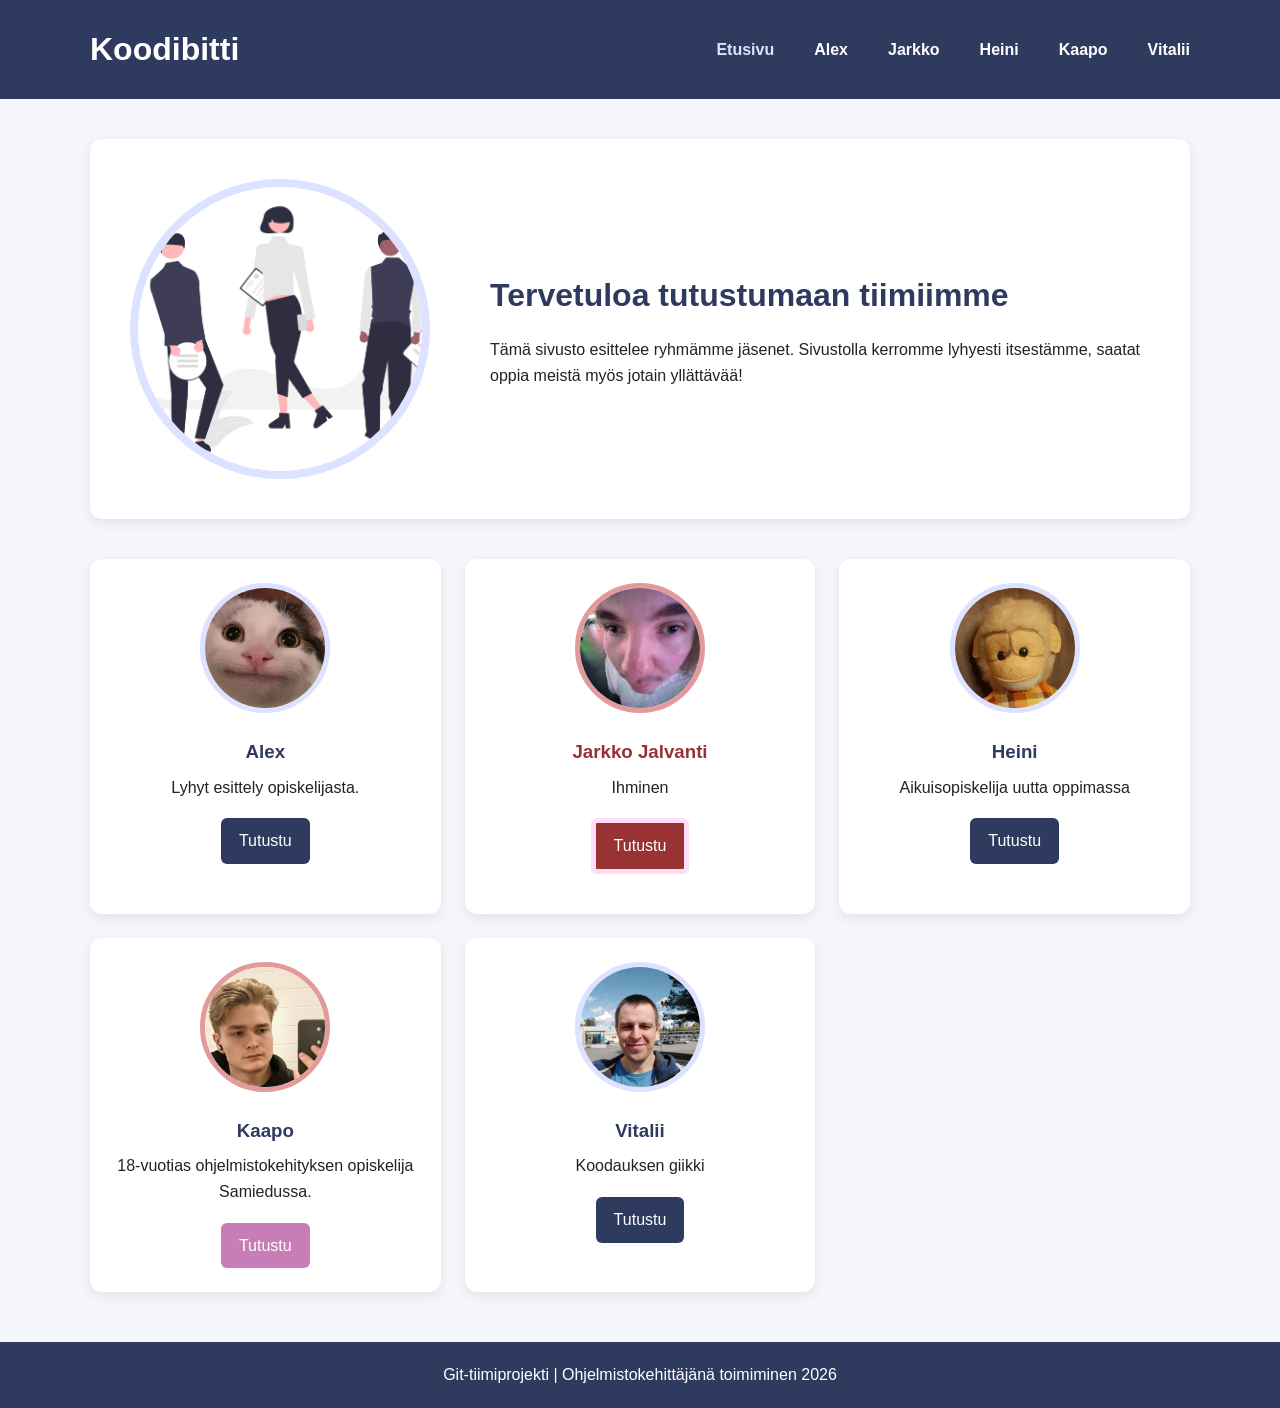
==== index.html @ e6b03d40 "Muutoksset naviaatioon" ====
<!DOCTYPE html>
<html lang="fi">
<head>
    <meta charset="UTF-8">
    <meta name="viewport" content="width=device-width, initial-scale=1.0">
    <title>Meidän tiimi</title>
    <!-- Ulkoinen tyylitiedosto liitetään tähän sivuun -->
    <link rel="stylesheet" href="css/style.css">
</head>
<body>

    <!-- Sivun ylätunniste sisältää tiimin nimen ja navigoinnin -->
    <header class="site-header">
        <div class="header-content">
            <h1>Koodibitti</h1>
            <nav>
                <a href="index.html">Etusivu</a>
                <a href="pages/Alex_Profiili.html">Alex</a>
                <a href="pages/Jarkko.html">Jarkko</a>
                <a href="pages/Heini-profiili.html">Heini</a>
                <a href="pages/opiskelija_kaapo.html">Kaapo</a>
                <a href="pages/profile_vitalii.html">Vitalii</a>
            </nav>
        </div>
    </header>

    <!-- Pääsisältö: esittely ja tiimin jäsenet -->
    <main>
        <section class="hero">
            <img class="team-photo" src="images/tiimi.png" alt="Tiimin yhteiskuva">
            <div class="hero-text">
                <h2>Tervetuloa tutustumaan tiimiimme</h2>
                <p>
                    Tämä sivusto esittelee ryhmämme jäsenet. Sivustolla kerromme
                    lyhyesti itsestämme, saatat oppia meistä myös jotain yllättävää!
                </p>
            </div>
        </section>

        <section class="members">
            <article class="member-card">
                <img class="profile-photo-small" src="images/kissa.png" alt="Opiskelija 1">
                <h3>Alex</h3>
                <p>Lyhyt esittely opiskelijasta.</p>
                <a class="button" href="pages/Alex_Profiili.html">Tutustu</a>
            </article>

            <article class="member-card">
                <img class="profile-photo-small-Jarkko" src="images/Jarkko.jpg" alt="Jarkko">
                <h3 id="Jarkko1">Jarkko Jalvanti</h3>
                <p>Ihminen</p>
                <a class="button" id="Jarkko2" href="pages/Jarkko.html">Tutustu</a>
            </article>

            <article class="member-card">
               <img class="profile-photo-small" src="images/naama.jpg" alt="Heini">
                <h3>Heini</h3>
                <p>Aikuisopiskelija uutta oppimassa</p>
                <a class="button" href="pages/Heini-profiili.html">Tutustu</a>
          </article>

            <article class="member-card">
                <img class="profile-photo-small-kaapo" src="images/kaapo_kuva.png" alt="Kaapo">
                <h3>Kaapo</h3>
                <p>18-vuotias ohjelmistokehityksen opiskelija Samiedussa.</p>
                <a class="button-kaapo" href="pages/opiskelija_kaapo.html">Tutustu</a>
            </article>
            
            <article class="member-card">
                <img class="profile-photo-small" src="images/profiilikuva-vitalii.jpg" alt="Vitalii">
                <h3>Vitalii</h3>
                <p>Koodauksen giikki</p>
                <a class="button" href="pages/profile_vitalii.html">Tutustu</a>
            </article>
          
        </section>
    </main>

    <!-- Alatunnisteessa on sivuston nimi ja lisätieto -->
    <footer class="site-footer">
        <p>Git-tiimiprojekti | Ohjelmistokehittäjänä toimiminen 2026</p>
    </footer>

    <!-- Sivun JavaScript-tiedosto ladataan tähän -->
    <script src="js/script.js"></script>
</body>
</html>
---- css/style.css ----
/* Perusasetukset: poistetaan oletusmarginaalit ja -täytteet */
* {
    margin: 0;
    padding: 0;
    box-sizing: border-box;
}

/* Body-elementin yleiset tyylit */
body {
    font-family: Arial, sans-serif;
    background-color: #f4f6fb;
    color: #222;
    line-height: 1.6;
}

/* Ylätunnisteen tyyli */
.site-header {
    background-color: #2f3a5f;
    color: white;
    padding: 24px 0;
    width: 100%;
}

/* Skrollatessa ylätunniste saa kiinteän position  */
.site-header-scrolled {
    position: fixed;
    top: 0;
    left: 0;
    z-index: 1000;
}
/* Ylätunnisteen sisältö keskitetään ja asetellaan riville */
.header-content {
    width: 90%;
    max-width: 1100px;
    margin: 0 auto;
    display: flex;
    justify-content: space-between;
    align-items: center;
    gap: 20px;
}

.site-header h1 {
    font-size: 2rem;
}

nav {
    position:sticky;
    display: flex;
   flex-wrap: wrap;
    gap: 40px;
   
}

nav a {
    color: white;
    text-decoration: none;
    font-weight: bold;

}

nav a:first-of-type {
  color: #dce2ff;
}

nav a:hover {
    text-decoration: underline;
}


/* Pääsisällön leveys ja keskitys */
main {
    width: 90%;
    max-width: 1100px;
    margin: 40px auto;
}

/* Esittelylohkon kortin tyyli */
.hero {
    display: grid;
    grid-template-columns: 320px 1fr;
    gap: 40px;
    align-items: center;
    background-color: white;
    padding: 40px;
    border-radius: 12px;
    box-shadow: 0 4px 12px rgba(0, 0, 0, 0.08);
    margin-bottom: 40px;
}

.team-photo {
    width: 300px;
    height: 300px;
    object-fit: cover;
    border-radius: 50%;
    border: 8px solid #dce2ff;
}

.hero-text h2 {
    font-size: 2rem;
    margin-bottom: 16px;
    color: #2f3a5f;
}

#H {
    font-family: "Sofia", sans-serif;
}

.members {
    display: grid;
    grid-template-columns: repeat(3, 1fr);
    gap: 24px;
}

.member-card {
    background-color: white;
    padding: 24px;
    border-radius: 12px;
    text-align: center;
    box-shadow: 0 4px 12px rgba(0, 0, 0, 0.08);
}

.profile-photo-small {
    width: 130px;
    height: 130px;
    object-fit: cover;
    border-radius: 50%;
    border: 5px solid #dce2ff;
    margin-bottom: 16px;
}

.member-card h3 {
    color: #2f3a5f;
    margin-bottom: 8px;
}

.member-card p {
    margin-bottom: 18px;
}

.button {
    display: inline-block;
    background-color: #2f3a5f;
    color: white;
    text-decoration: none;
    padding: 10px 18px;
    border-radius: 6px;
}

.button:hover {
    background-color: #1f2744;
}

.profile {
    display: grid;
    grid-template-columns: 260px 1fr;
    gap: 40px;
    align-items: start;
    background-color: white;
    padding: 40px;
    border-radius: 12px;
    box-shadow: 0 4px 12px rgba(0, 0, 0, 0.08);
}

.profile-photo-large {
    width: 220px;
    height: 220px;
    object-fit: cover;
    border-radius: 50%;
    border: 6px solid #dce2ff;
}

.profile-info h2 {
    font-size: 2rem;
    margin-bottom: 8px;
    color: #2f3a5f;
}

.profile-info h3 {
    margin-top: 24px;
    margin-bottom: 8px;
    color: #2f3a5f;
}

.profile-list {
  margin: 0;
  list-style: none;
}

.lead {
    font-size: 1.1rem;
    margin-bottom: 16px;
}

ul {
    margin-left: 22px;
}

.site-footer {
    background-color: #2f3a5f;
    color: white;
    text-align: center;
    padding: 20px;
    margin-top: 50px;
}

@media (max-width: 800px) {

    /* Responsiiviset asettelut pienemmille näytöille */
    .header-content,
    .hero,
    .profile {
        display: block;
        text-align: center;
    }

    nav {
        justify-content: center;
        margin-top: 16px;
    }

    .team-photo,
    .profile-photo-large {
        margin-bottom: 24px;
    }

    .members {
        grid-template-columns: 1fr;
    }
}


/* Jarkko edits */

.site-header-Jarkko {
    background-color: rgb(89, 38, 38);
    padding: 24px 0;
    color: white;
}
/* Kaapon lisäämät*/

.site-footer-kaapo {
    background-color: #c77eb6;
    color: white;
    text-align: center;
    padding: 20px;
    margin-top: 50px;
}

.site-header-kaapo {
    background-color: #c77eb6;
    color: white;
    padding: 24px 0;
}

.profile-photo-large-Jarkko {
    width: 220px;
    height: 220px;
    
    border-radius: 50%;
    border: 6px solid rgb(227, 154, 154);
}

.profile-photo-large-kaapo {
    width: 220px;
    height: 220px;
    object-fit: cover;
    border-radius: 50%;
    border: 6px solid rgb(227, 154, 154);
}

.profile-info-Jarkko h2 {
    font-size: 2rem;
    margin-bottom: 8px;
    color: rgb(153, 51, 51);
}

.profile-info-Jarkko h3 {
    margin-top: 24px;
    margin-bottom: 8px;
    color: rgb(153, 51, 51);
}

.site-footer-Jarkko {
    background-color: rgb(89, 38, 38);
    color: white;
    text-align: center;
    padding: 20px;
    margin-top: 50px;
}

.profile-photo-small-Jarkko {
    width: 130px;
    height: 130px;
    object-fit: cover;
    border-radius: 50%;
    border: 5px solid rgb(227, 154, 154);
    margin-bottom: 16px;
}

.profile-photo-small-kaapo {
    width: 130px;
    height: 130px;
    object-fit: cover;
    border-radius: 50%;
    border: 5px solid rgb(227, 154, 154);
    margin-bottom: 16px;
}

#Jarkko1 {
    color: rgb(153, 51, 51);
}
#Jarkko2 {
    background-color: rgb(153, 51, 51);
    border: 5px solid #ffdcf7;
    margin-bottom: 16px;
}

.button-kaapo {
    display: inline-block;
    background-color: #c77eb6;
    color: white;
    text-decoration: none;
    padding: 10px 18px;
    border-radius: 6px;
}

.button-kaapo:hover {
    background-color: #b46fa4;
}
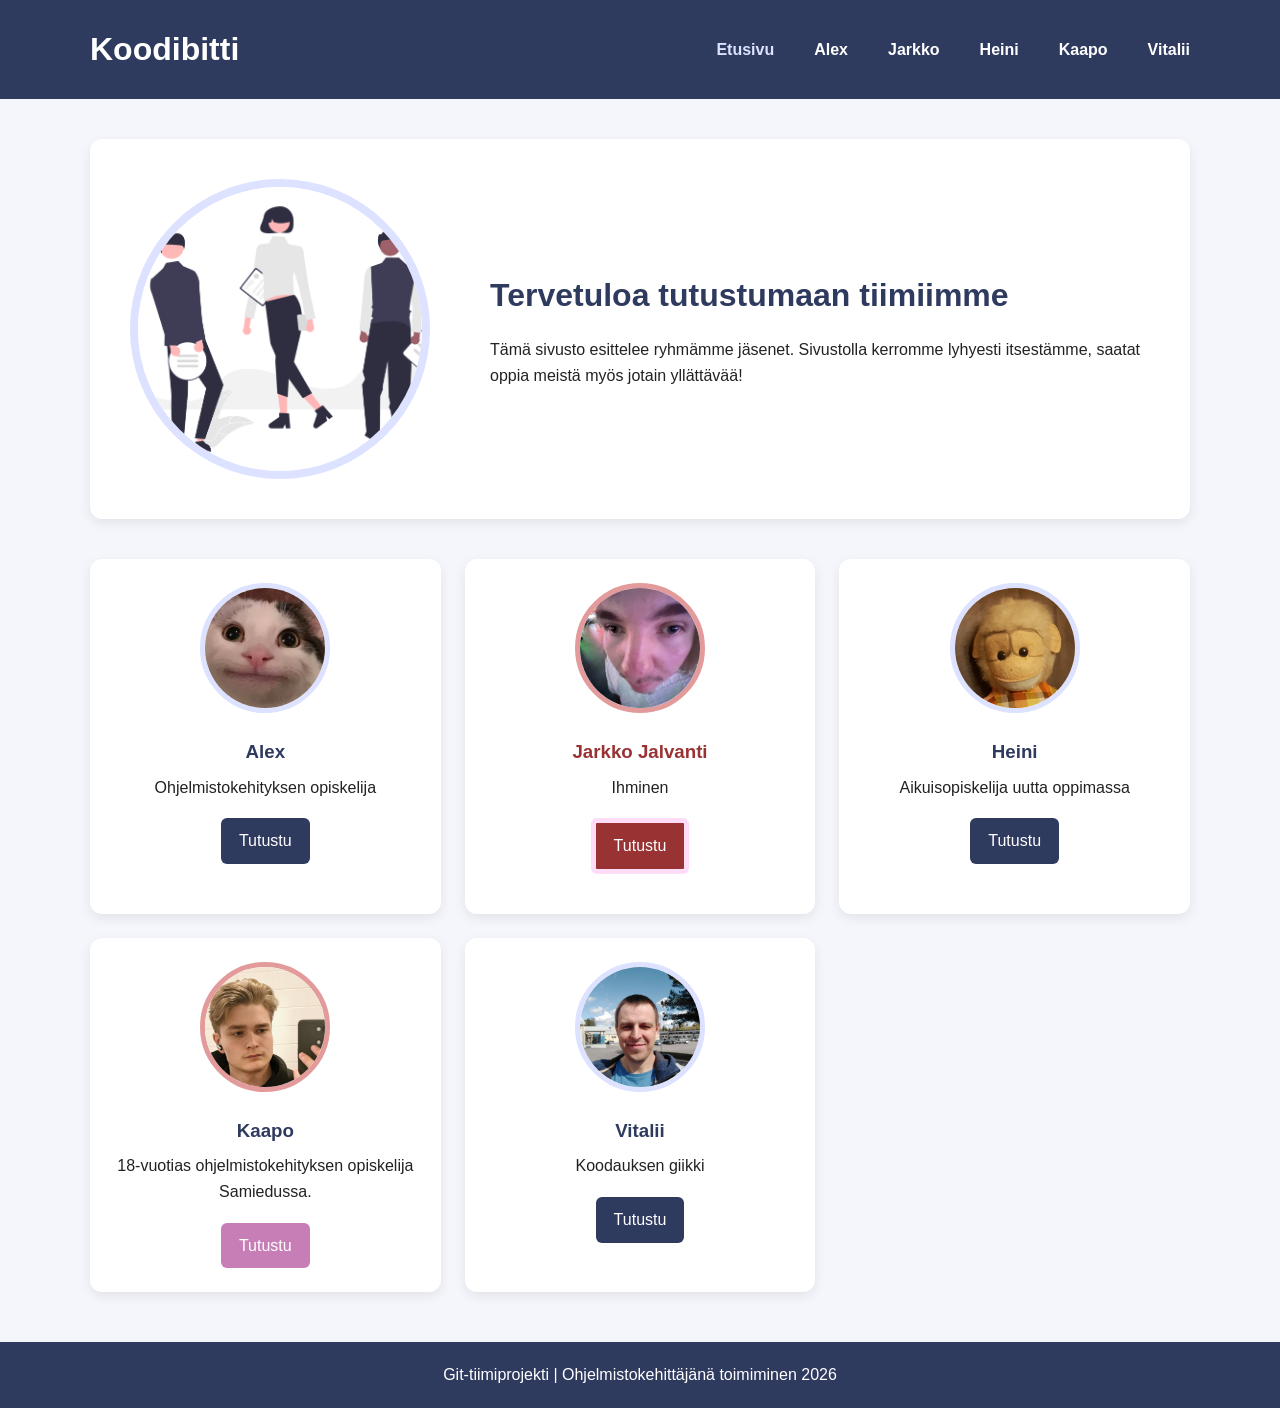
==== commit eaaa37e1: "Päivitetty Alexin-lyhyt esittely" ====
--- a/index.html
+++ b/index.html
@@ -41,7 +41,7 @@
             <article class="member-card">
                 <img class="profile-photo-small" src="images/kissa.png" alt="Opiskelija 1">
                 <h3>Alex</h3>
-                <p>Lyhyt esittely opiskelijasta.</p>
+                <p>Ohjelmistokehityksen opiskelija</p>
                 <a class="button" href="pages/Alex_Profiili.html">Tutustu</a>
             </article>
 
@@ -84,4 +84,4 @@
     <!-- Sivun JavaScript-tiedosto ladataan tähän -->
     <script src="js/script.js"></script>
 </body>
-</html>+</html>
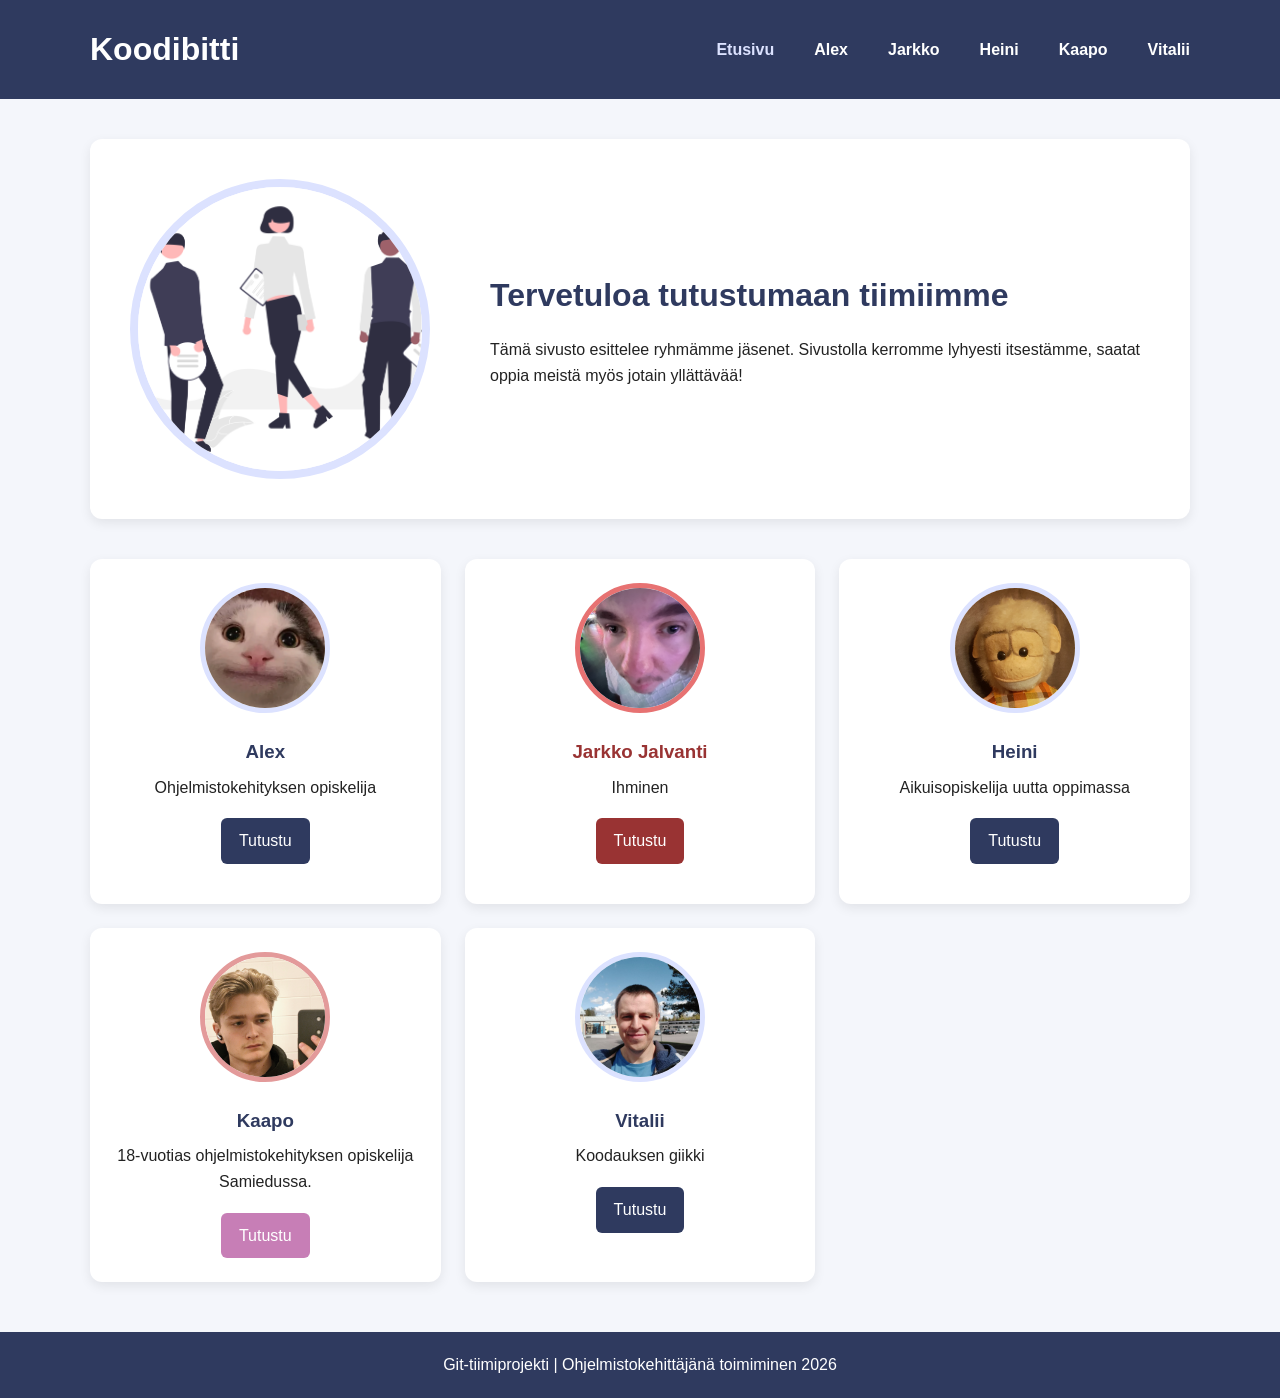
==== commit 422a2542: "Luotu alustavat animaatiot etusivulle" ====
--- a/index.html
+++ b/index.html
@@ -1,5 +1,6 @@
 <!DOCTYPE html>
 <html lang="fi">
+
 <head>
     <meta charset="UTF-8">
     <meta name="viewport" content="width=device-width, initial-scale=1.0">
@@ -7,6 +8,7 @@
     <!-- Ulkoinen tyylitiedosto liitetään tähän sivuun -->
     <link rel="stylesheet" href="css/style.css">
 </head>
+
 <body>
 
     <!-- Sivun ylätunniste sisältää tiimin nimen ja navigoinnin -->
@@ -27,9 +29,11 @@
     <!-- Pääsisältö: esittely ja tiimin jäsenet -->
     <main>
         <section class="hero">
-            <img class="team-photo" src="images/tiimi.png" alt="Tiimin yhteiskuva">
-            <div class="hero-text">
+            <img class="team-photo animate-image" src="images/tiimi.png" alt="Tiimin yhteiskuva">
+
+            <div class="hero-text animate-text">
                 <h2>Tervetuloa tutustumaan tiimiimme</h2>
+
                 <p>
                     Tämä sivusto esittelee ryhmämme jäsenet. Sivustolla kerromme
                     lyhyesti itsestämme, saatat oppia meistä myös jotain yllättävää!
@@ -38,41 +42,56 @@
         </section>
 
         <section class="members">
+
             <article class="member-card">
-                <img class="profile-photo-small" src="images/kissa.png" alt="Opiskelija 1">
-                <h3>Alex</h3>
-                <p>Ohjelmistokehityksen opiskelija</p>
-                <a class="button" href="pages/Alex_Profiili.html">Tutustu</a>
+                <img class="profile-photo-small animate-image animate-image" src="images/kissa.png" alt="Opiskelija 1">
+                <div class="animate-text">
+                    <h3>Alex</h3>
+                    <p>Ohjelmistokehityksen opiskelija</p>
+                    <a class="button" href="pages/Alex_Profiili.html">Tutustu</a>
+                </div>
             </article>
 
             <article class="member-card">
-                <img class="profile-photo-small-Jarkko" src="images/Jarkko.jpg" alt="Jarkko">
-                <h3 id="Jarkko1">Jarkko Jalvanti</h3>
-                <p>Ihminen</p>
-                <a class="button" id="Jarkko2" href="pages/Jarkko.html">Tutustu</a>
+
+                <img class="profile-photo-small-Jarkko animate-image" src="images/Jarkko.jpg" alt="Jarkko">
+                <div class="animate-text">
+                    <h3 id="Jarkko1">Jarkko Jalvanti</h3>
+                    <p>Ihminen</p>
+                    <a class="button" id="Jarkko2" href="pages/Jarkko.html">Tutustu</a>
+                </div>
             </article>
 
             <article class="member-card">
-               <img class="profile-photo-small" src="images/naama.jpg" alt="Heini">
-                <h3>Heini</h3>
-                <p>Aikuisopiskelija uutta oppimassa</p>
-                <a class="button" href="pages/Heini-profiili.html">Tutustu</a>
-          </article>
+
+                <img class="profile-photo-small animate-image" src="images/naama.jpg" alt="Heini">
+                <div class="animate-text">
+                    <h3>Heini</h3>
+                    <p>Aikuisopiskelija uutta oppimassa</p>
+                    <a class="button" href="pages/Heini-profiili.html">Tutustu</a>
+                </div>
+            </article>
 
             <article class="member-card">
-                <img class="profile-photo-small-kaapo" src="images/kaapo_kuva.png" alt="Kaapo">
-                <h3>Kaapo</h3>
-                <p>18-vuotias ohjelmistokehityksen opiskelija Samiedussa.</p>
-                <a class="button-kaapo" href="pages/opiskelija_kaapo.html">Tutustu</a>
+
+                <img class="profile-photo-small-kaapo animate-image" src="images/kaapo_kuva.png" alt="Kaapo">
+                <div class="animate-text">
+                    <h3>Kaapo</h3>
+                    <p>18-vuotias ohjelmistokehityksen opiskelija Samiedussa.</p>
+                    <a class="button-kaapo" href="pages/opiskelija_kaapo.html">Tutustu</a>
+                </div>
             </article>
-            
+
             <article class="member-card">
-                <img class="profile-photo-small" src="images/profiilikuva-vitalii.jpg" alt="Vitalii">
-                <h3>Vitalii</h3>
-                <p>Koodauksen giikki</p>
-                <a class="button" href="pages/profile_vitalii.html">Tutustu</a>
+
+                <img class="profile-photo-small animate-image" src="images/profiilikuva-vitalii.jpg" alt="Vitalii">
+                <div class="animate-text">
+                    <h3>Vitalii</h3>
+                    <p>Koodauksen giikki</p>
+                    <a class="button" href="pages/profile_vitalii.html">Tutustu</a>
+                </div>
             </article>
-          
+
         </section>
     </main>
 
@@ -84,4 +103,5 @@
     <!-- Sivun JavaScript-tiedosto ladataan tähän -->
     <script src="js/script.js"></script>
 </body>
-</html>
+
+</html>
--- a/css/style.css
+++ b/css/style.css
@@ -28,6 +28,7 @@
     left: 0;
     z-index: 1000;
 }
+
 /* Ylätunnisteen sisältö keskitetään ja asetellaan riville */
 .header-content {
     width: 90%;
@@ -44,11 +45,11 @@
 }
 
 nav {
-    position:sticky;
+    position: sticky;
     display: flex;
-   flex-wrap: wrap;
+    flex-wrap: wrap;
     gap: 40px;
-   
+
 }
 
 nav a {
@@ -59,7 +60,7 @@
 }
 
 nav a:first-of-type {
-  color: #dce2ff;
+    color: #dce2ff;
 }
 
 nav a:hover {
@@ -182,8 +183,8 @@
 }
 
 .profile-list {
-  margin: 0;
-  list-style: none;
+    margin: 0;
+    list-style: none;
 }
 
 .lead {
@@ -236,36 +237,12 @@
     padding: 24px 0;
     color: white;
 }
-/* Kaapon lisäämät*/
-
-.site-footer-kaapo {
-    background-color: #c77eb6;
-    color: white;
-    text-align: center;
-    padding: 20px;
-    margin-top: 50px;
-}
-
-.site-header-kaapo {
-    background-color: #c77eb6;
-    color: white;
-    padding: 24px 0;
-}
 
 .profile-photo-large-Jarkko {
     width: 220px;
     height: 220px;
-    
-    border-radius: 50%;
-    border: 6px solid rgb(227, 154, 154);
-}
-
-.profile-photo-large-kaapo {
-    width: 220px;
-    height: 220px;
-    object-fit: cover;
-    border-radius: 50%;
-    border: 6px solid rgb(227, 154, 154);
+    border-radius: 50%;
+    border: 6px solid rgb(243, 136, 136);
 }
 
 .profile-info-Jarkko h2 {
@@ -293,8 +270,42 @@
     height: 130px;
     object-fit: cover;
     border-radius: 50%;
-    border: 5px solid rgb(227, 154, 154);
-    margin-bottom: 16px;
+    border: 5px solid rgb(231, 114, 114);
+    margin-bottom: 16px;
+}
+
+#Jarkko1 {
+    color: rgb(153, 51, 51);
+}
+
+#Jarkko2 {
+    background-color: rgb(153, 51, 51);
+    margin-bottom: 16px;
+}
+
+
+/* Kaapon lisäämät*/
+
+.site-footer-kaapo {
+    background-color: #c77eb6;
+    color: white;
+    text-align: center;
+    padding: 20px;
+    margin-top: 50px;
+}
+
+.site-header-kaapo {
+    background-color: #c77eb6;
+    color: white;
+    padding: 24px 0;
+}
+
+.profile-photo-large-kaapo {
+    width: 220px;
+    height: 220px;
+    object-fit: cover;
+    border-radius: 50%;
+    border: 6px solid rgb(227, 154, 154);
 }
 
 .profile-photo-small-kaapo {
@@ -306,15 +317,6 @@
     margin-bottom: 16px;
 }
 
-#Jarkko1 {
-    color: rgb(153, 51, 51);
-}
-#Jarkko2 {
-    background-color: rgb(153, 51, 51);
-    border: 5px solid #ffdcf7;
-    margin-bottom: 16px;
-}
-
 .button-kaapo {
     display: inline-block;
     background-color: #c77eb6;
@@ -326,4 +328,84 @@
 
 .button-kaapo:hover {
     background-color: #b46fa4;
+}
+
+
+
+/* =========================================
+   ANIMATIONS
+========================================= */
+
+/* Starting hidden state */
+.animate-text,
+.animate-image,
+.animate-card {
+    opacity: 0;
+    transform: translateY(40px);
+}
+
+/* When visible */
+.show-animation {
+    opacity: 1;
+    transform: translateY(0);
+}
+
+/* Text animation */
+.animate-text.show-animation {
+    transition:
+        opacity 0.9s ease,
+        transform 0.9s ease;
+}
+
+/* Image animation */
+.animate-image {
+    transform: scale(0.85);
+}
+
+.animate-image.show-animation {
+    opacity: 1;
+    transform: scale(1);
+    transition:
+        opacity 1s ease,
+        transform 1s ease;
+}
+
+/* Member cards */
+.animate-card.show-animation {
+    transition:
+        opacity 0.7s ease,
+        transform 0.7s ease;
+}
+
+/* Stagger effect */
+.animate-card:nth-child(1) {
+    transition-delay: 0.1s;
+}
+
+.animate-card:nth-child(2) {
+    transition-delay: 0.3s;
+}
+
+.animate-card:nth-child(3) {
+    transition-delay: 0.5s;
+}
+
+.animate-card:nth-child(4) {
+    transition-delay: 0.7s;
+}
+
+.animate-card:nth-child(5) {
+    transition-delay: 0.9s;
+}
+
+/* Hover effect */
+.member-card {
+    transition:
+        transform 0.3s ease,
+        box-shadow 0.3s ease;
+}
+
+.member-card:hover {
+    transform: translateY(-8px);
+    box-shadow: 0 10px 25px rgba(0, 0, 0, 0.15);
 }
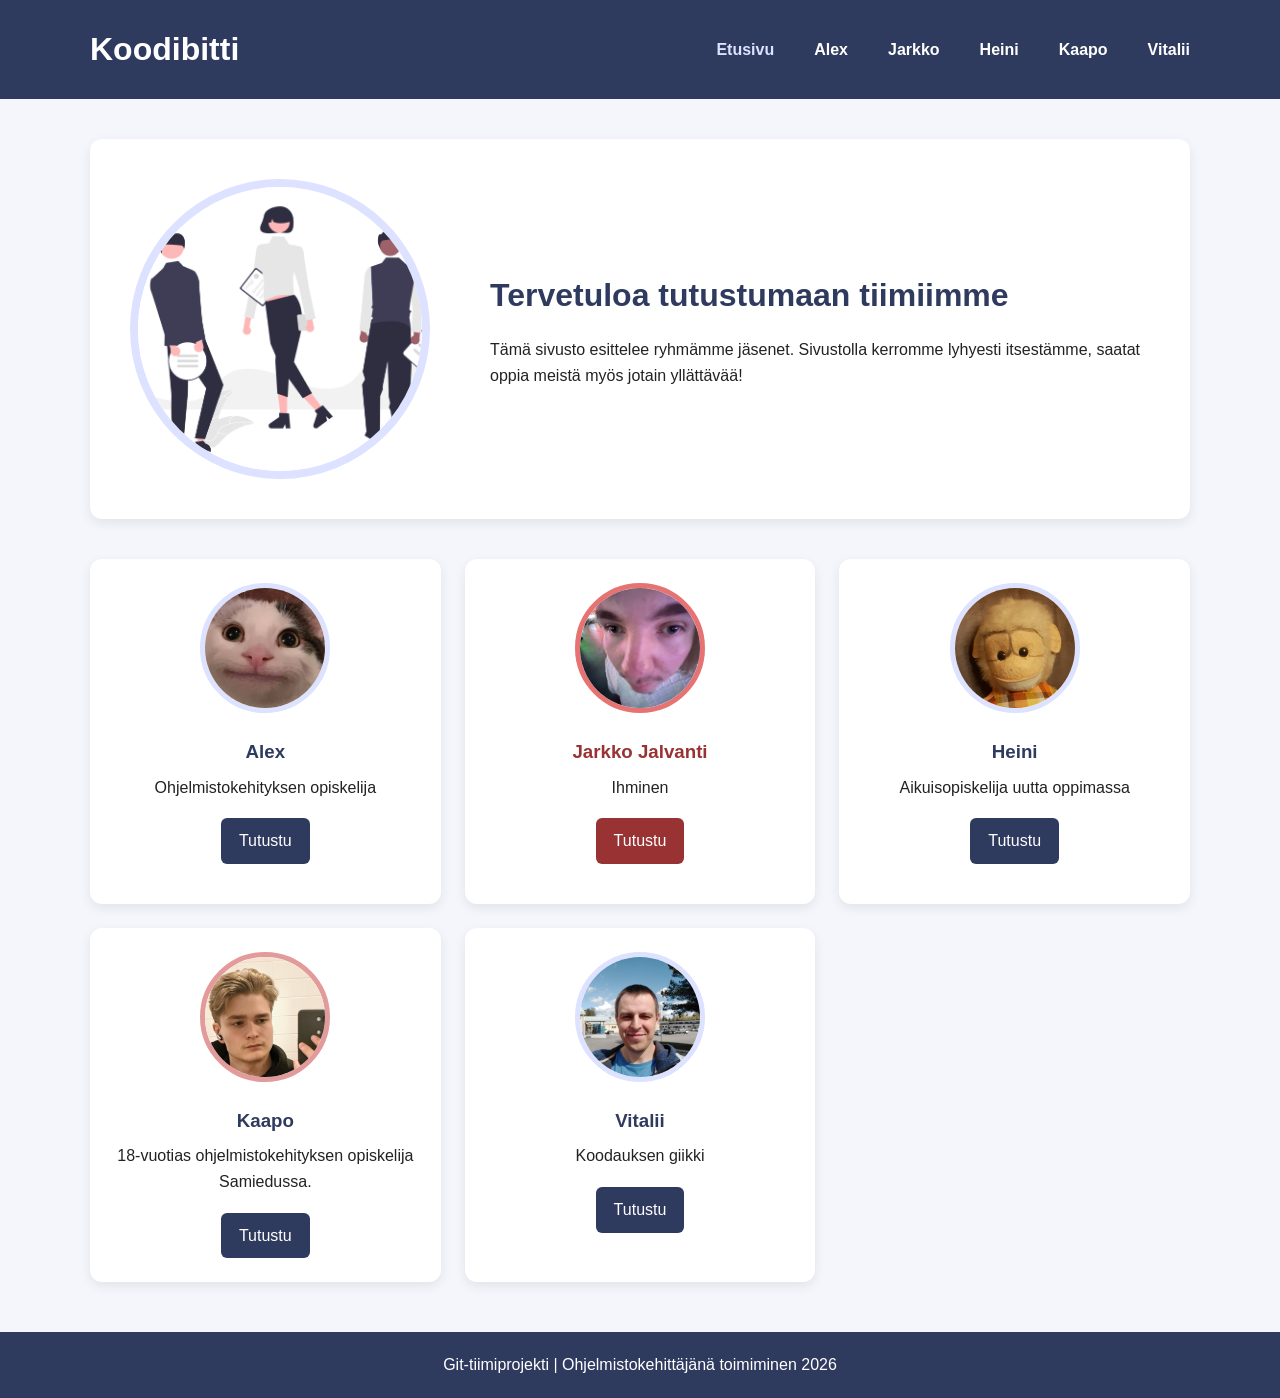
==== commit 834395ef: "Korjattu navigaatiobar ja vähennetty lempivärin näkyvyyttä sivustolla OIKEASTI" ====
--- a/index.html
+++ b/index.html
@@ -78,7 +78,7 @@
                 <div class="animate-text">
                     <h3>Kaapo</h3>
                     <p>18-vuotias ohjelmistokehityksen opiskelija Samiedussa.</p>
-                    <a class="button-kaapo" href="pages/opiskelija_kaapo.html">Tutustu</a>
+                    <a class="button" href="pages/opiskelija_kaapo.html">Tutustu</a>
                 </div>
             </article>
 
--- a/css/style.css
+++ b/css/style.css
@@ -286,20 +286,6 @@
 
 /* Kaapon lisäämät*/
 
-.site-footer-kaapo {
-    background-color: #c77eb6;
-    color: white;
-    text-align: center;
-    padding: 20px;
-    margin-top: 50px;
-}
-
-.site-header-kaapo {
-    background-color: #c77eb6;
-    color: white;
-    padding: 24px 0;
-}
-
 .profile-photo-large-kaapo {
     width: 220px;
     height: 220px;
@@ -316,21 +302,6 @@
     border: 5px solid rgb(227, 154, 154);
     margin-bottom: 16px;
 }
-
-.button-kaapo {
-    display: inline-block;
-    background-color: #c77eb6;
-    color: white;
-    text-decoration: none;
-    padding: 10px 18px;
-    border-radius: 6px;
-}
-
-.button-kaapo:hover {
-    background-color: #b46fa4;
-}
-
-
 
 /* =========================================
    ANIMATIONS
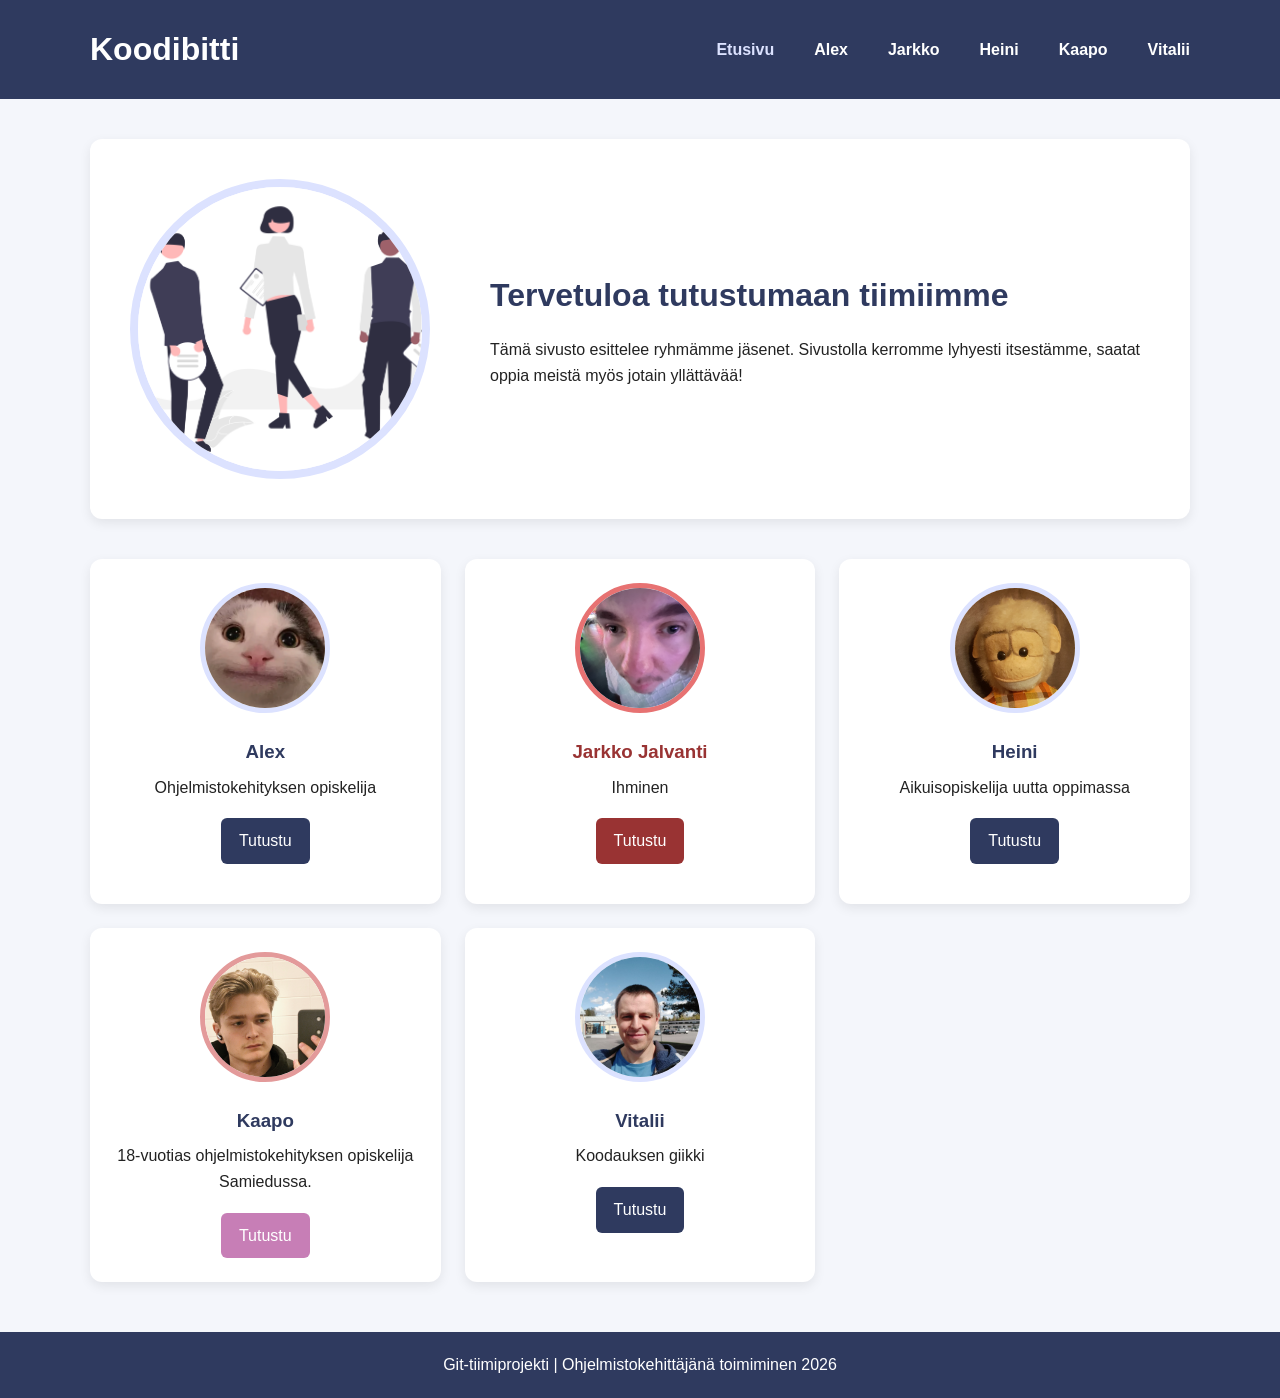
==== commit a4bda01e: "Lisätty style.css tiedostoon mukaukksia Hampurilais valikkoa varten. Lisätty script.js toiminto hamp" ====
--- a/index.html
+++ b/index.html
@@ -1,39 +1,42 @@
 <!DOCTYPE html>
 <html lang="fi">
-
 <head>
     <meta charset="UTF-8">
     <meta name="viewport" content="width=device-width, initial-scale=1.0">
     <title>Meidän tiimi</title>
     <!-- Ulkoinen tyylitiedosto liitetään tähän sivuun -->
     <link rel="stylesheet" href="css/style.css">
+    <link rel="stylesheet" href="https://cdnjs.cloudflare.com/ajax/libs/font-awesome/4.7.0/css/font-awesome.min.css">
 </head>
-
 <body>
 
     <!-- Sivun ylätunniste sisältää tiimin nimen ja navigoinnin -->
     <header class="site-header">
         <div class="header-content">
             <h1>Koodibitti</h1>
-            <nav>
+
+        <a href="javascript:void(0);" class="icon" onclick="HamburberMenu()">
+            <i id="HamIcon" class="fa fa-bars"></i>
+        </a>
+
+            <div id="myLinks">
                 <a href="index.html">Etusivu</a>
                 <a href="pages/Alex_Profiili.html">Alex</a>
                 <a href="pages/Jarkko.html">Jarkko</a>
                 <a href="pages/Heini-profiili.html">Heini</a>
                 <a href="pages/opiskelija_kaapo.html">Kaapo</a>
                 <a href="pages/profile_vitalii.html">Vitalii</a>
-            </nav>
+            </div>
+
         </div>
     </header>
 
     <!-- Pääsisältö: esittely ja tiimin jäsenet -->
     <main>
         <section class="hero">
-            <img class="team-photo animate-image" src="images/tiimi.png" alt="Tiimin yhteiskuva">
-
-            <div class="hero-text animate-text">
+            <img class="team-photo" src="images/tiimi.png" alt="Tiimin yhteiskuva">
+            <div class="hero-text">
                 <h2>Tervetuloa tutustumaan tiimiimme</h2>
-
                 <p>
                     Tämä sivusto esittelee ryhmämme jäsenet. Sivustolla kerromme
                     lyhyesti itsestämme, saatat oppia meistä myös jotain yllättävää!
@@ -42,56 +45,41 @@
         </section>
 
         <section class="members">
-
             <article class="member-card">
-                <img class="profile-photo-small animate-image animate-image" src="images/kissa.png" alt="Opiskelija 1">
-                <div class="animate-text">
-                    <h3>Alex</h3>
-                    <p>Ohjelmistokehityksen opiskelija</p>
-                    <a class="button" href="pages/Alex_Profiili.html">Tutustu</a>
-                </div>
+                <img class="profile-photo-small" src="images/kissa.png" alt="Opiskelija 1">
+                <h3>Alex</h3>
+                <p>Ohjelmistokehityksen opiskelija</p>
+                <a class="button" href="pages/Alex_Profiili.html">Tutustu</a>
             </article>
 
             <article class="member-card">
-
-                <img class="profile-photo-small-Jarkko animate-image" src="images/Jarkko.jpg" alt="Jarkko">
-                <div class="animate-text">
-                    <h3 id="Jarkko1">Jarkko Jalvanti</h3>
-                    <p>Ihminen</p>
-                    <a class="button" id="Jarkko2" href="pages/Jarkko.html">Tutustu</a>
-                </div>
+                <img class="profile-photo-small-Jarkko" src="images/Jarkko.jpg" alt="Jarkko">
+                <h3 id="Jarkko1">Jarkko Jalvanti</h3>
+                <p>Ihminen</p>
+                <a class="button" id="Jarkko2" href="pages/Jarkko.html">Tutustu</a>
             </article>
 
             <article class="member-card">
-
-                <img class="profile-photo-small animate-image" src="images/naama.jpg" alt="Heini">
-                <div class="animate-text">
-                    <h3>Heini</h3>
-                    <p>Aikuisopiskelija uutta oppimassa</p>
-                    <a class="button" href="pages/Heini-profiili.html">Tutustu</a>
-                </div>
-            </article>
+               <img class="profile-photo-small" src="images/naama.jpg" alt="Heini">
+                <h3>Heini</h3>
+                <p>Aikuisopiskelija uutta oppimassa</p>
+                <a class="button" href="pages/Heini-profiili.html">Tutustu</a>
+          </article>
 
             <article class="member-card">
-
-                <img class="profile-photo-small-kaapo animate-image" src="images/kaapo_kuva.png" alt="Kaapo">
-                <div class="animate-text">
-                    <h3>Kaapo</h3>
-                    <p>18-vuotias ohjelmistokehityksen opiskelija Samiedussa.</p>
-                    <a class="button" href="pages/opiskelija_kaapo.html">Tutustu</a>
-                </div>
+                <img class="profile-photo-small-kaapo" src="images/kaapo_kuva.png" alt="Kaapo">
+                <h3>Kaapo</h3>
+                <p>18-vuotias ohjelmistokehityksen opiskelija Samiedussa.</p>
+                <a class="button-kaapo" href="pages/opiskelija_kaapo.html">Tutustu</a>
             </article>
-
+            
             <article class="member-card">
-
-                <img class="profile-photo-small animate-image" src="images/profiilikuva-vitalii.jpg" alt="Vitalii">
-                <div class="animate-text">
-                    <h3>Vitalii</h3>
-                    <p>Koodauksen giikki</p>
-                    <a class="button" href="pages/profile_vitalii.html">Tutustu</a>
-                </div>
+                <img class="profile-photo-small" src="images/profiilikuva-vitalii.jpg" alt="Vitalii">
+                <h3>Vitalii</h3>
+                <p>Koodauksen giikki</p>
+                <a class="button" href="pages/profile_vitalii.html">Tutustu</a>
             </article>
-
+          
         </section>
     </main>
 
@@ -103,5 +91,4 @@
     <!-- Sivun JavaScript-tiedosto ladataan tähän -->
     <script src="js/script.js"></script>
 </body>
-
-</html>+</html>
--- a/css/style.css
+++ b/css/style.css
@@ -19,6 +19,7 @@
     color: white;
     padding: 24px 0;
     width: 100%;
+    position: relative;
 }
 
 /* Skrollatessa ylätunniste saa kiinteän position  */
@@ -28,7 +29,6 @@
     left: 0;
     z-index: 1000;
 }
-
 /* Ylätunnisteen sisältö keskitetään ja asetellaan riville */
 .header-content {
     width: 90%;
@@ -44,26 +44,25 @@
     font-size: 2rem;
 }
 
-nav {
-    position: sticky;
+#myLinks {
+    position:sticky;
     display: flex;
     flex-wrap: wrap;
     gap: 40px;
-
-}
-
-nav a {
+}
+
+#myLinks a {
     color: white;
     text-decoration: none;
     font-weight: bold;
 
 }
 
-nav a:first-of-type {
-    color: #dce2ff;
-}
-
-nav a:hover {
+#myLinks a:first-of-type {
+  color: #dce2ff;
+}
+
+#myLinks a:hover {
     text-decoration: underline;
 }
 
@@ -183,8 +182,8 @@
 }
 
 .profile-list {
-    margin: 0;
-    list-style: none;
+  margin: 0;
+  list-style: none;
 }
 
 .lead {
@@ -203,6 +202,10 @@
     padding: 20px;
     margin-top: 50px;
 }
+
+#HamIcon {
+        display: none;
+    }
 
 @media (max-width: 800px) {
 
@@ -227,6 +230,27 @@
     .members {
         grid-template-columns: 1fr;
     }
+
+    #HamIcon {
+        display: block;
+    }
+
+    /* Hamburber-menu */ 
+        .site-header #myLinks {
+            display: none;
+             
+    }
+
+        .site-header a {
+            color: white;
+            padding: 14px 16px;
+            text-decoration: none;
+            font-size: 17px;
+    }
+}
+
+@media (min-width: 800px) {
+
 }
 
 
@@ -277,7 +301,6 @@
 #Jarkko1 {
     color: rgb(153, 51, 51);
 }
-
 #Jarkko2 {
     background-color: rgb(153, 51, 51);
     margin-bottom: 16px;
@@ -285,6 +308,20 @@
 
 
 /* Kaapon lisäämät*/
+
+.site-footer-kaapo {
+    background-color: #c77eb6;
+    color: white;
+    text-align: center;
+    padding: 20px;
+    margin-top: 50px;
+}
+
+.site-header-kaapo {
+    background-color: #c77eb6;
+    color: white;
+    padding: 24px 0;
+}
 
 .profile-photo-large-kaapo {
     width: 220px;
@@ -303,80 +340,15 @@
     margin-bottom: 16px;
 }
 
-/* =========================================
-   ANIMATIONS
-========================================= */
-
-/* Starting hidden state */
-.animate-text,
-.animate-image,
-.animate-card {
-    opacity: 0;
-    transform: translateY(40px);
-}
-
-/* When visible */
-.show-animation {
-    opacity: 1;
-    transform: translateY(0);
-}
-
-/* Text animation */
-.animate-text.show-animation {
-    transition:
-        opacity 0.9s ease,
-        transform 0.9s ease;
-}
-
-/* Image animation */
-.animate-image {
-    transform: scale(0.85);
-}
-
-.animate-image.show-animation {
-    opacity: 1;
-    transform: scale(1);
-    transition:
-        opacity 1s ease,
-        transform 1s ease;
-}
-
-/* Member cards */
-.animate-card.show-animation {
-    transition:
-        opacity 0.7s ease,
-        transform 0.7s ease;
-}
-
-/* Stagger effect */
-.animate-card:nth-child(1) {
-    transition-delay: 0.1s;
-}
-
-.animate-card:nth-child(2) {
-    transition-delay: 0.3s;
-}
-
-.animate-card:nth-child(3) {
-    transition-delay: 0.5s;
-}
-
-.animate-card:nth-child(4) {
-    transition-delay: 0.7s;
-}
-
-.animate-card:nth-child(5) {
-    transition-delay: 0.9s;
-}
-
-/* Hover effect */
-.member-card {
-    transition:
-        transform 0.3s ease,
-        box-shadow 0.3s ease;
-}
-
-.member-card:hover {
-    transform: translateY(-8px);
-    box-shadow: 0 10px 25px rgba(0, 0, 0, 0.15);
+.button-kaapo {
+    display: inline-block;
+    background-color: #c77eb6;
+    color: white;
+    text-decoration: none;
+    padding: 10px 18px;
+    border-radius: 6px;
+}
+
+.button-kaapo:hover {
+    background-color: #b46fa4;
 }
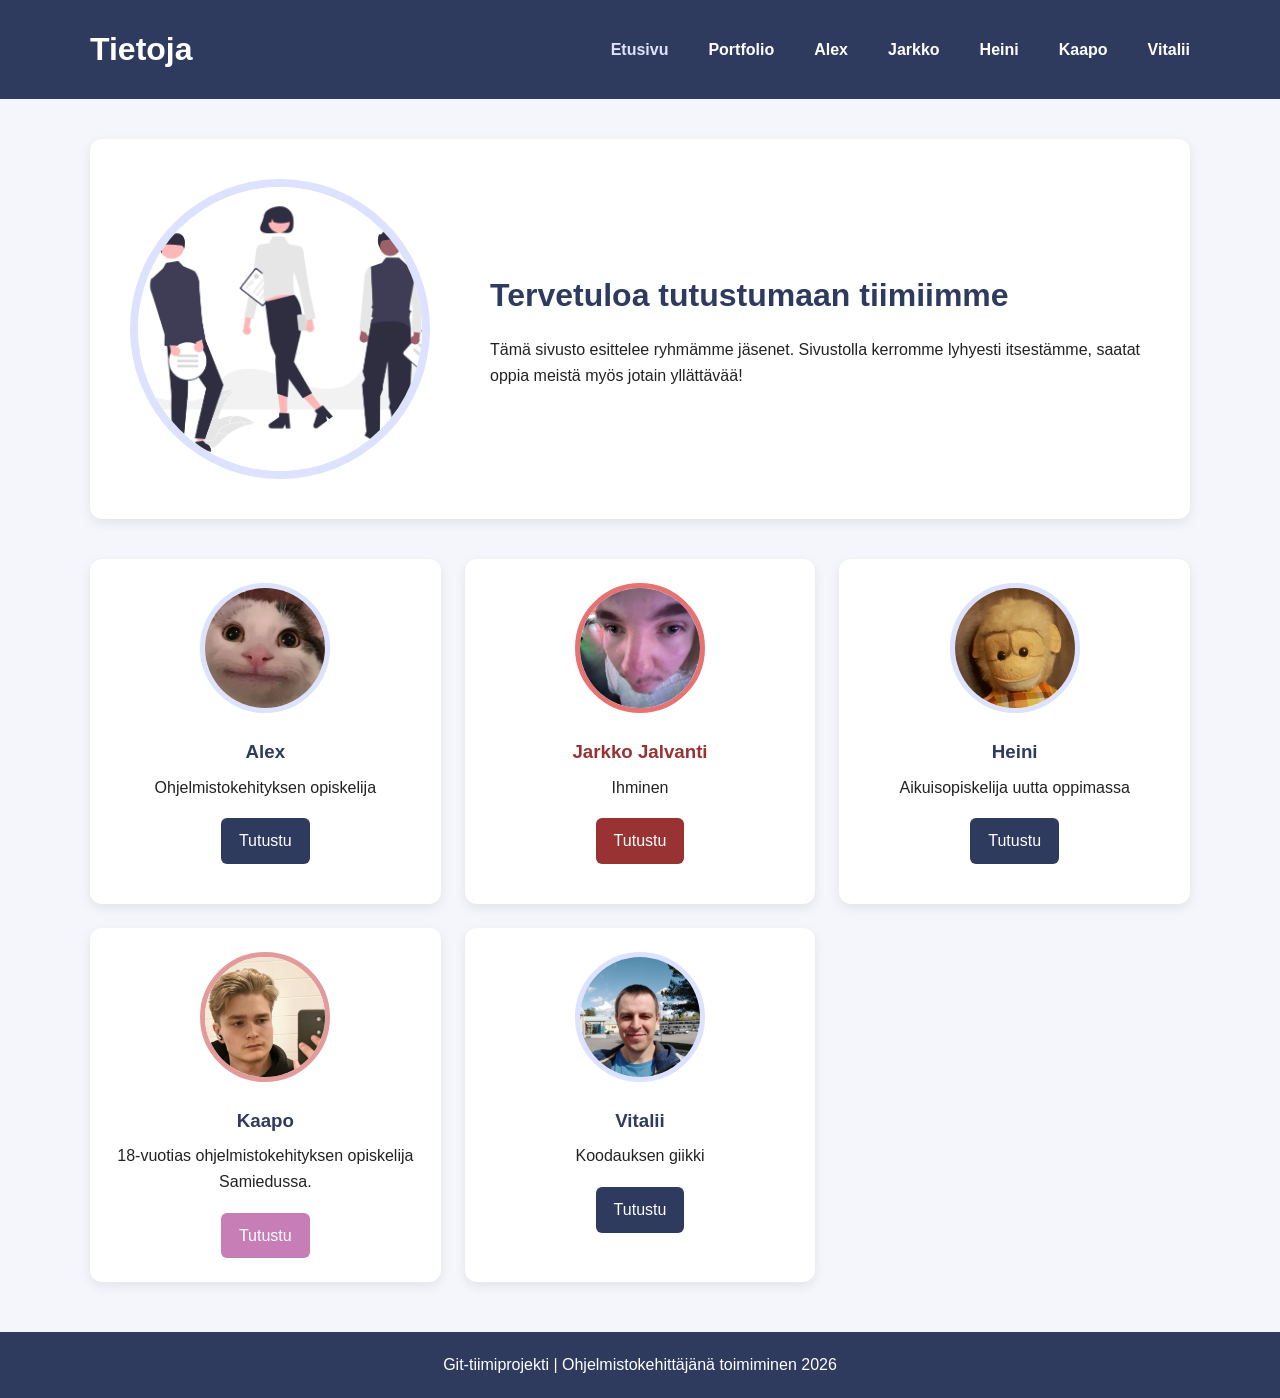
==== commit 9296498b: "Luotu uusi portfolio-sivu ja tehty alustavia muokkauksia" ====
--- a/index.html
+++ b/index.html
@@ -6,28 +6,23 @@
     <title>Meidän tiimi</title>
     <!-- Ulkoinen tyylitiedosto liitetään tähän sivuun -->
     <link rel="stylesheet" href="css/style.css">
-    <link rel="stylesheet" href="https://cdnjs.cloudflare.com/ajax/libs/font-awesome/4.7.0/css/font-awesome.min.css">
 </head>
 <body>
 
     <!-- Sivun ylätunniste sisältää tiimin nimen ja navigoinnin -->
     <header class="site-header">
         <div class="header-content">
-            <h1>Koodibitti</h1>
-
-        <a href="javascript:void(0);" class="icon" onclick="HamburberMenu()">
-            <i id="HamIcon" class="fa fa-bars"></i>
-        </a>
-
-            <div id="myLinks">
+            <h1>Tietoja</h1>
+            <nav>
                 <a href="index.html">Etusivu</a>
+                <a href="pages/portfolio.html">Portfolio</a>
                 <a href="pages/Alex_Profiili.html">Alex</a>
                 <a href="pages/Jarkko.html">Jarkko</a>
                 <a href="pages/Heini-profiili.html">Heini</a>
                 <a href="pages/opiskelija_kaapo.html">Kaapo</a>
                 <a href="pages/profile_vitalii.html">Vitalii</a>
-            </div>
-
+                
+            </nav>
         </div>
     </header>
 
--- a/css/style.css
+++ b/css/style.css
@@ -19,7 +19,6 @@
     color: white;
     padding: 24px 0;
     width: 100%;
-    position: relative;
 }
 
 /* Skrollatessa ylätunniste saa kiinteän position  */
@@ -44,25 +43,26 @@
     font-size: 2rem;
 }
 
-#myLinks {
+nav {
     position:sticky;
     display: flex;
-    flex-wrap: wrap;
+   flex-wrap: wrap;
     gap: 40px;
-}
-
-#myLinks a {
+   
+}
+
+nav a {
     color: white;
     text-decoration: none;
     font-weight: bold;
 
 }
 
-#myLinks a:first-of-type {
+nav a:first-of-type {
   color: #dce2ff;
 }
 
-#myLinks a:hover {
+nav a:hover {
     text-decoration: underline;
 }
 
@@ -203,10 +203,6 @@
     margin-top: 50px;
 }
 
-#HamIcon {
-        display: none;
-    }
-
 @media (max-width: 800px) {
 
     /* Responsiiviset asettelut pienemmille näytöille */
@@ -230,27 +226,6 @@
     .members {
         grid-template-columns: 1fr;
     }
-
-    #HamIcon {
-        display: block;
-    }
-
-    /* Hamburber-menu */ 
-        .site-header #myLinks {
-            display: none;
-             
-    }
-
-        .site-header a {
-            color: white;
-            padding: 14px 16px;
-            text-decoration: none;
-            font-size: 17px;
-    }
-}
-
-@media (min-width: 800px) {
-
 }
 
 
@@ -351,4 +326,10 @@
 
 .button-kaapo:hover {
     background-color: #b46fa4;
+}
+
+.projektit {
+     display: grid;
+ grid-template-columns: repeat(3, 1fr);
+ gap: 24px;
 }
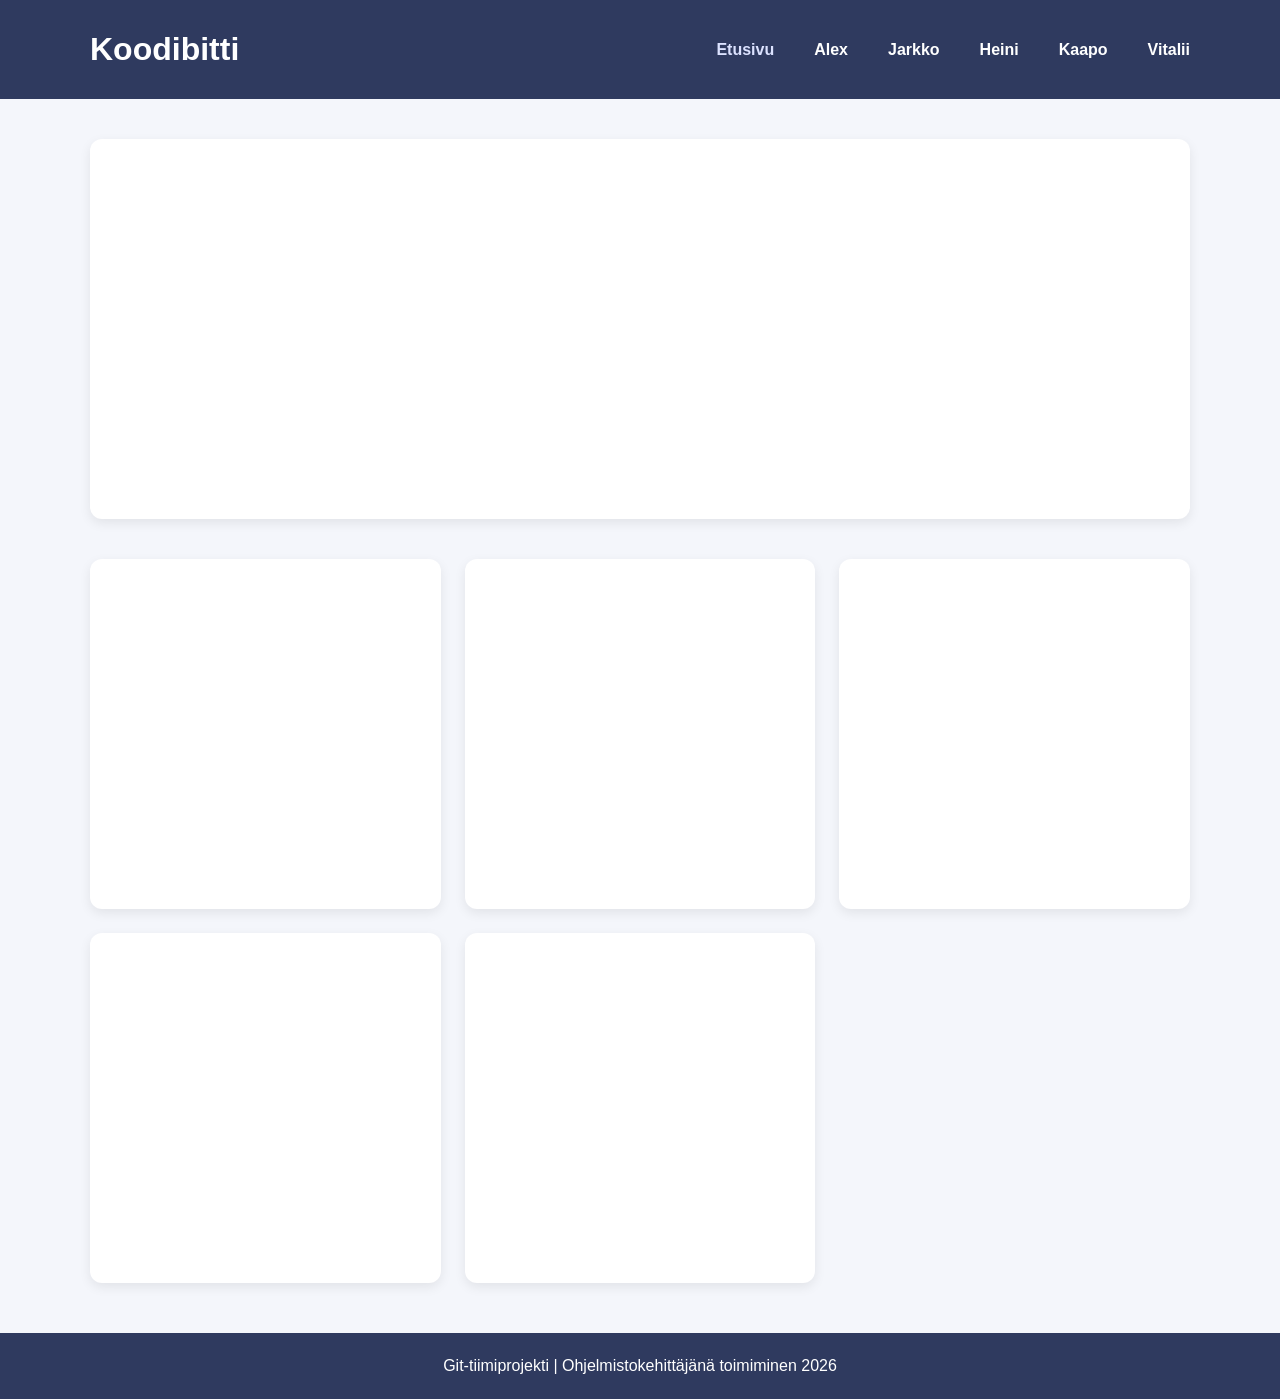
==== commit ece5c92e: "Etusivujen korttien parantaminen" ====
--- a/index.html
+++ b/index.html
@@ -1,5 +1,6 @@
 <!DOCTYPE html>
 <html lang="fi">
+
 <head>
     <meta charset="UTF-8">
     <meta name="viewport" content="width=device-width, initial-scale=1.0">
@@ -7,21 +8,20 @@
     <!-- Ulkoinen tyylitiedosto liitetään tähän sivuun -->
     <link rel="stylesheet" href="css/style.css">
 </head>
+
 <body>
 
     <!-- Sivun ylätunniste sisältää tiimin nimen ja navigoinnin -->
     <header class="site-header">
         <div class="header-content">
-            <h1>Tietoja</h1>
+            <h1>Koodibitti</h1>
             <nav>
                 <a href="index.html">Etusivu</a>
-                <a href="pages/portfolio.html">Portfolio</a>
                 <a href="pages/Alex_Profiili.html">Alex</a>
                 <a href="pages/Jarkko.html">Jarkko</a>
                 <a href="pages/Heini-profiili.html">Heini</a>
                 <a href="pages/opiskelija_kaapo.html">Kaapo</a>
                 <a href="pages/profile_vitalii.html">Vitalii</a>
-                
             </nav>
         </div>
     </header>
@@ -29,9 +29,13 @@
     <!-- Pääsisältö: esittely ja tiimin jäsenet -->
     <main>
         <section class="hero">
-            <img class="team-photo" src="images/tiimi.png" alt="Tiimin yhteiskuva">
-            <div class="hero-text">
+            <!--Lisää animaation kuvaan "animate-image"-->
+            <img class="team-photo animate-image" src="images/tiimi.png" alt="Tiimin yhteiskuva">
+
+            <!--Lisää animaation teksiin "animate-text"-->
+            <div class="hero-text animate-text">
                 <h2>Tervetuloa tutustumaan tiimiimme</h2>
+
                 <p>
                     Tämä sivusto esittelee ryhmämme jäsenet. Sivustolla kerromme
                     lyhyesti itsestämme, saatat oppia meistä myös jotain yllättävää!
@@ -41,40 +45,63 @@
 
         <section class="members">
             <article class="member-card">
-                <img class="profile-photo-small" src="images/kissa.png" alt="Opiskelija 1">
-                <h3>Alex</h3>
-                <p>Ohjelmistokehityksen opiskelija</p>
-                <a class="button" href="pages/Alex_Profiili.html">Tutustu</a>
+                <div class="member-image">
+                    <!--Lisää animaation kuvaan "animate-image"-->
+                    <img class="profile-photo-small animate-image animate-image" src="images/kissa.png"
+                        alt="Opiskelija 1">
+                </div>
+                <!--Lisää animaation teksiin "animate-text"-->
+                <div class=" animate-text">
+                    <h3>Alex</h3>
+                    <p class="member-info">Ohjelmistokehityksen opiskelija</p>
+                    <a class="button" href="pages/Alex_Profiili.html">Tutustu</a>
+                </div>
             </article>
 
             <article class="member-card">
-                <img class="profile-photo-small-Jarkko" src="images/Jarkko.jpg" alt="Jarkko">
-                <h3 id="Jarkko1">Jarkko Jalvanti</h3>
-                <p>Ihminen</p>
-                <a class="button" id="Jarkko2" href="pages/Jarkko.html">Tutustu</a>
+                <div class="member-image">
+                    <img class="profile-photo-small-Jarkko animate-image" src="images/Jarkko.jpg" alt="Jarkko">
+                </div>
+                <div class=" animate-text">
+                    <h3 id="Jarkko1">Jarkko Jalvanti</h3>
+                    <p class="member-info">Ihminen</p>
+                    <a class="button" id="Jarkko2" href="pages/Jarkko.html">Tutustu</a>
+                </div>
             </article>
 
             <article class="member-card">
-               <img class="profile-photo-small" src="images/naama.jpg" alt="Heini">
-                <h3>Heini</h3>
-                <p>Aikuisopiskelija uutta oppimassa</p>
-                <a class="button" href="pages/Heini-profiili.html">Tutustu</a>
-          </article>
+                <div class="member-image">
+                    <img class="profile-photo-small animate-image" src="images/naama.jpg" alt="Heini">
+                </div>
+                <div class=" animate-text">
+                    <h3>Heini</h3>
+                    <p class="member-info">Aikuisopiskelija uutta oppimassa</p>
+                    <a class="button" href="pages/Heini-profiili.html">Tutustu</a>
+                </div>
+            </article>
 
             <article class="member-card">
-                <img class="profile-photo-small-kaapo" src="images/kaapo_kuva.png" alt="Kaapo">
-                <h3>Kaapo</h3>
-                <p>18-vuotias ohjelmistokehityksen opiskelija Samiedussa.</p>
-                <a class="button-kaapo" href="pages/opiskelija_kaapo.html">Tutustu</a>
+                <div class="member-image">
+                    <img class="profile-photo-small-kaapo animate-image" src="images/kaapo_kuva.png" alt="Kaapo">
+                </div>
+                <div class=" animate-text">
+                    <h3>Kaapo</h3>
+                    <p class="member-info">ohjelmistokehityksen opiskelija</p>
+                    <a class="button" href="pages/opiskelija_kaapo.html">Tutustu</a>
+                </div>
             </article>
-            
+
             <article class="member-card">
-                <img class="profile-photo-small" src="images/profiilikuva-vitalii.jpg" alt="Vitalii">
-                <h3>Vitalii</h3>
-                <p>Koodauksen giikki</p>
-                <a class="button" href="pages/profile_vitalii.html">Tutustu</a>
+                <div class="member-image">
+                    <img class="profile-photo-small animate-image" src="images/profiilikuva-vitalii.jpg" alt="Vitalii">
+                </div>
+                <div class=" animate-text">
+                    <h3>Vitalii</h3>
+                    <p class="member-info">Koodauksen giikki</p>
+                    <a class="button" href="pages/profile_vitalii.html">Tutustu</a>
+                </div>
             </article>
-          
+
         </section>
     </main>
 
@@ -86,4 +113,5 @@
     <!-- Sivun JavaScript-tiedosto ladataan tähän -->
     <script src="js/script.js"></script>
 </body>
-</html>
+
+</html>
--- a/css/style.css
+++ b/css/style.css
@@ -28,6 +28,7 @@
     left: 0;
     z-index: 1000;
 }
+
 /* Ylätunnisteen sisältö keskitetään ja asetellaan riville */
 .header-content {
     width: 90%;
@@ -44,11 +45,11 @@
 }
 
 nav {
-    position:sticky;
+    position: sticky;
     display: flex;
-   flex-wrap: wrap;
+    flex-wrap: wrap;
     gap: 40px;
-   
+
 }
 
 nav a {
@@ -59,7 +60,7 @@
 }
 
 nav a:first-of-type {
-  color: #dce2ff;
+    color: #dce2ff;
 }
 
 nav a:hover {
@@ -120,8 +121,8 @@
 }
 
 .profile-photo-small {
-    width: 130px;
-    height: 130px;
+    width: 150px;
+    height: 150px;
     object-fit: cover;
     border-radius: 50%;
     border: 5px solid #dce2ff;
@@ -182,8 +183,8 @@
 }
 
 .profile-list {
-  margin: 0;
-  list-style: none;
+    margin: 0;
+    list-style: none;
 }
 
 .lead {
@@ -265,8 +266,8 @@
 }
 
 .profile-photo-small-Jarkko {
-    width: 130px;
-    height: 130px;
+    width: 150px;
+    height: 150px;
     object-fit: cover;
     border-radius: 50%;
     border: 5px solid rgb(231, 114, 114);
@@ -276,6 +277,7 @@
 #Jarkko1 {
     color: rgb(153, 51, 51);
 }
+
 #Jarkko2 {
     background-color: rgb(153, 51, 51);
     margin-bottom: 16px;
@@ -283,20 +285,6 @@
 
 
 /* Kaapon lisäämät*/
-
-.site-footer-kaapo {
-    background-color: #c77eb6;
-    color: white;
-    text-align: center;
-    padding: 20px;
-    margin-top: 50px;
-}
-
-.site-header-kaapo {
-    background-color: #c77eb6;
-    color: white;
-    padding: 24px 0;
-}
 
 .profile-photo-large-kaapo {
     width: 220px;
@@ -307,29 +295,122 @@
 }
 
 .profile-photo-small-kaapo {
-    width: 130px;
-    height: 130px;
+    width: 150px;
+    height: 150px;
     object-fit: cover;
     border-radius: 50%;
     border: 5px solid rgb(227, 154, 154);
     margin-bottom: 16px;
 }
 
-.button-kaapo {
-    display: inline-block;
-    background-color: #c77eb6;
-    color: white;
-    text-decoration: none;
-    padding: 10px 18px;
-    border-radius: 6px;
-}
-
-.button-kaapo:hover {
-    background-color: #b46fa4;
-}
-
-.projektit {
-     display: grid;
- grid-template-columns: repeat(3, 1fr);
- gap: 24px;
-}+/* =========================================
+   ANIMATIONS
+========================================= */
+
+/* Starting hidden state */
+.animate-text,
+.animate-image,
+.animate-card {
+    opacity: 0;
+    transform: translateY(40px);
+}
+
+/* When visible */
+.show-animation {
+    opacity: 1;
+    transform: translateY(0);
+}
+
+/* Text animation */
+.animate-text.show-animation {
+    transition:
+        opacity 0.9s ease,
+        transform 0.9s ease;
+}
+
+/* Image animation */
+.animate-image {
+    transform: scale(0.85);
+}
+
+.animate-image.show-animation {
+    opacity: 1;
+    transform: scale(1);
+    transition:
+        opacity 1s ease,
+        transform 1s ease;
+}
+
+/* Member cards */
+.animate-card.show-animation {
+    transition:
+        opacity 0.7s ease,
+        transform 0.7s ease;
+}
+
+/* Stagger effect */
+.animate-card:nth-child(1) {
+    transition-delay: 0.1s;
+}
+
+.animate-card:nth-child(2) {
+    transition-delay: 0.3s;
+}
+
+.animate-card:nth-child(3) {
+    transition-delay: 0.5s;
+}
+
+.animate-card:nth-child(4) {
+    transition-delay: 0.7s;
+}
+
+.animate-card:nth-child(5) {
+    transition-delay: 0.9s;
+}
+
+/* Hover effect */
+.member-card {
+    transition:
+        transform 0.3s ease,
+        box-shadow 0.3s ease;
+}
+
+.member-card:hover {
+    transform: translateY(-8px);
+    box-shadow: 0 10px 25px rgba(0, 0, 0, 0.15);
+}
+
+
+.member-info {
+    display: flex;
+    flex-direction: column;
+    align-items: center;
+    justify-content: center;
+    opacity: 0;
+    transform: translateY(20px);
+    transition: opacity 0.4s ease, transform 0.4s ease;
+    height: 0;
+    overflow: hidden;
+}
+
+/* HOVER TILA */
+.member-card:hover .profile-photo-small,
+.member-card:hover .profile-photo-small-Jarkko,
+.member-card:hover .profile-photo-small-kaapo {
+    transform: scale(0.9);
+    transition: transform 0.4s ease;
+}
+
+/* Teksti näkyviin hoverissa */
+.member-card:hover .member-info {
+    opacity: 1;
+    transform: translateY(0);
+    height: auto;
+}
+
+/* Kuva pysyy keskitettynä eikä kortti muutu */
+.member-card {
+    max-height: 350px;
+    min-height: 350px;
+}
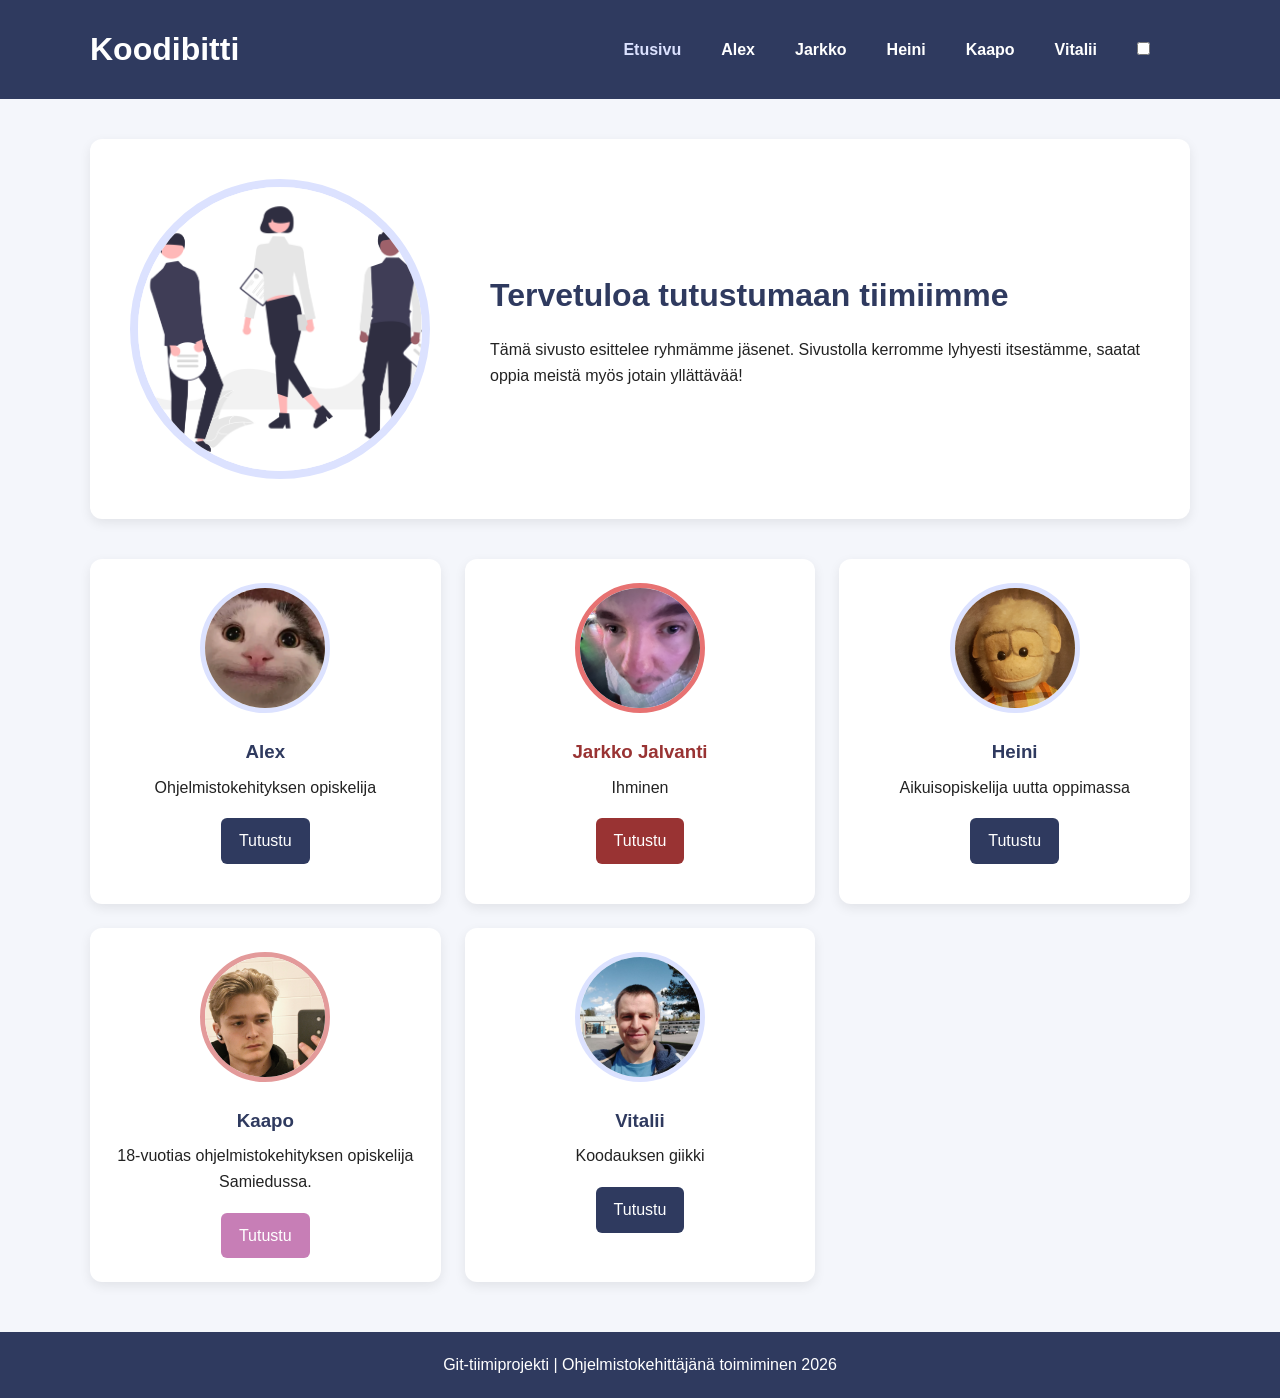
==== commit d4e87901: "Lisätty kytkin tummatila" ====
--- a/index.html
+++ b/index.html
@@ -1,6 +1,5 @@
 <!DOCTYPE html>
 <html lang="fi">
-
 <head>
     <meta charset="UTF-8">
     <meta name="viewport" content="width=device-width, initial-scale=1.0">
@@ -8,7 +7,6 @@
     <!-- Ulkoinen tyylitiedosto liitetään tähän sivuun -->
     <link rel="stylesheet" href="css/style.css">
 </head>
-
 <body>
 
     <!-- Sivun ylätunniste sisältää tiimin nimen ja navigoinnin -->
@@ -22,20 +20,28 @@
                 <a href="pages/Heini-profiili.html">Heini</a>
                 <a href="pages/opiskelija_kaapo.html">Kaapo</a>
                 <a href="pages/profile_vitalii.html">Vitalii</a>
+            
+<!-- Kytkin tummaan tilaan -->
+             <div class="container">
+                    <label class="switch">
+                        <input id="toggle" type="checkbox">
+                        <span class="slider"></span>
+                    </label>
+                </div>
+                <div class="slide-block slide-out">
+                </div>
             </nav>
+            
         </div>
+        
     </header>
 
     <!-- Pääsisältö: esittely ja tiimin jäsenet -->
     <main>
         <section class="hero">
-            <!--Lisää animaation kuvaan "animate-image"-->
-            <img class="team-photo animate-image" src="images/tiimi.png" alt="Tiimin yhteiskuva">
-
-            <!--Lisää animaation teksiin "animate-text"-->
-            <div class="hero-text animate-text">
+            <img class="team-photo" src="images/tiimi.png" alt="Tiimin yhteiskuva">
+            <div class="hero-text">
                 <h2>Tervetuloa tutustumaan tiimiimme</h2>
-
                 <p>
                     Tämä sivusto esittelee ryhmämme jäsenet. Sivustolla kerromme
                     lyhyesti itsestämme, saatat oppia meistä myös jotain yllättävää!
@@ -45,63 +51,40 @@
 
         <section class="members">
             <article class="member-card">
-                <div class="member-image">
-                    <!--Lisää animaation kuvaan "animate-image"-->
-                    <img class="profile-photo-small animate-image animate-image" src="images/kissa.png"
-                        alt="Opiskelija 1">
-                </div>
-                <!--Lisää animaation teksiin "animate-text"-->
-                <div class=" animate-text">
-                    <h3>Alex</h3>
-                    <p class="member-info">Ohjelmistokehityksen opiskelija</p>
-                    <a class="button" href="pages/Alex_Profiili.html">Tutustu</a>
-                </div>
+                <img class="profile-photo-small" src="images/kissa.png" alt="Opiskelija 1">
+                <h3>Alex</h3>
+                <p>Ohjelmistokehityksen opiskelija</p>
+                <a class="button" href="pages/Alex_Profiili.html">Tutustu</a>
             </article>
 
             <article class="member-card">
-                <div class="member-image">
-                    <img class="profile-photo-small-Jarkko animate-image" src="images/Jarkko.jpg" alt="Jarkko">
-                </div>
-                <div class=" animate-text">
-                    <h3 id="Jarkko1">Jarkko Jalvanti</h3>
-                    <p class="member-info">Ihminen</p>
-                    <a class="button" id="Jarkko2" href="pages/Jarkko.html">Tutustu</a>
-                </div>
+                <img class="profile-photo-small-Jarkko" src="images/Jarkko.jpg" alt="Jarkko">
+                <h3 id="Jarkko1">Jarkko Jalvanti</h3>
+                <p>Ihminen</p>
+                <a class="button" id="Jarkko2" href="pages/Jarkko.html">Tutustu</a>
             </article>
 
             <article class="member-card">
-                <div class="member-image">
-                    <img class="profile-photo-small animate-image" src="images/naama.jpg" alt="Heini">
-                </div>
-                <div class=" animate-text">
-                    <h3>Heini</h3>
-                    <p class="member-info">Aikuisopiskelija uutta oppimassa</p>
-                    <a class="button" href="pages/Heini-profiili.html">Tutustu</a>
-                </div>
-            </article>
+               <img class="profile-photo-small" src="images/naama.jpg" alt="Heini">
+                <h3>Heini</h3>
+                <p>Aikuisopiskelija uutta oppimassa</p>
+                <a class="button" href="pages/Heini-profiili.html">Tutustu</a>
+          </article>
 
             <article class="member-card">
-                <div class="member-image">
-                    <img class="profile-photo-small-kaapo animate-image" src="images/kaapo_kuva.png" alt="Kaapo">
-                </div>
-                <div class=" animate-text">
-                    <h3>Kaapo</h3>
-                    <p class="member-info">ohjelmistokehityksen opiskelija</p>
-                    <a class="button" href="pages/opiskelija_kaapo.html">Tutustu</a>
-                </div>
+                <img class="profile-photo-small-kaapo" src="images/kaapo_kuva.png" alt="Kaapo">
+                <h3>Kaapo</h3>
+                <p>18-vuotias ohjelmistokehityksen opiskelija Samiedussa.</p>
+                <a class="button-kaapo" href="pages/opiskelija_kaapo.html">Tutustu</a>
             </article>
-
+            
             <article class="member-card">
-                <div class="member-image">
-                    <img class="profile-photo-small animate-image" src="images/profiilikuva-vitalii.jpg" alt="Vitalii">
-                </div>
-                <div class=" animate-text">
-                    <h3>Vitalii</h3>
-                    <p class="member-info">Koodauksen giikki</p>
-                    <a class="button" href="pages/profile_vitalii.html">Tutustu</a>
-                </div>
+                <img class="profile-photo-small" src="images/profiilikuva-vitalii.jpg" alt="Vitalii">
+                <h3>Vitalii</h3>
+                <p>Koodauksen giikki</p>
+                <a class="button" href="pages/profile_vitalii.html">Tutustu</a>
             </article>
-
+          
         </section>
     </main>
 
@@ -113,5 +96,4 @@
     <!-- Sivun JavaScript-tiedosto ladataan tähän -->
     <script src="js/script.js"></script>
 </body>
-
-</html>+</html>
--- a/css/style.css
+++ b/css/style.css
@@ -28,7 +28,6 @@
     left: 0;
     z-index: 1000;
 }
-
 /* Ylätunnisteen sisältö keskitetään ja asetellaan riville */
 .header-content {
     width: 90%;
@@ -45,11 +44,11 @@
 }
 
 nav {
-    position: sticky;
+    position:sticky;
     display: flex;
-    flex-wrap: wrap;
+   flex-wrap: wrap;
     gap: 40px;
-
+   
 }
 
 nav a {
@@ -60,7 +59,7 @@
 }
 
 nav a:first-of-type {
-    color: #dce2ff;
+  color: #dce2ff;
 }
 
 nav a:hover {
@@ -121,8 +120,8 @@
 }
 
 .profile-photo-small {
-    width: 150px;
-    height: 150px;
+    width: 130px;
+    height: 130px;
     object-fit: cover;
     border-radius: 50%;
     border: 5px solid #dce2ff;
@@ -183,8 +182,8 @@
 }
 
 .profile-list {
-    margin: 0;
-    list-style: none;
+  margin: 0;
+  list-style: none;
 }
 
 .lead {
@@ -266,8 +265,8 @@
 }
 
 .profile-photo-small-Jarkko {
-    width: 150px;
-    height: 150px;
+    width: 130px;
+    height: 130px;
     object-fit: cover;
     border-radius: 50%;
     border: 5px solid rgb(231, 114, 114);
@@ -277,7 +276,6 @@
 #Jarkko1 {
     color: rgb(153, 51, 51);
 }
-
 #Jarkko2 {
     background-color: rgb(153, 51, 51);
     margin-bottom: 16px;
@@ -285,6 +283,20 @@
 
 
 /* Kaapon lisäämät*/
+
+.site-footer-kaapo {
+    background-color: #c77eb6;
+    color: white;
+    text-align: center;
+    padding: 20px;
+    margin-top: 50px;
+}
+
+.site-header-kaapo {
+    background-color: #c77eb6;
+    color: white;
+    padding: 24px 0;
+}
 
 .profile-photo-large-kaapo {
     width: 220px;
@@ -295,122 +307,108 @@
 }
 
 .profile-photo-small-kaapo {
-    width: 150px;
-    height: 150px;
+    width: 130px;
+    height: 130px;
     object-fit: cover;
     border-radius: 50%;
     border: 5px solid rgb(227, 154, 154);
     margin-bottom: 16px;
 }
 
-/* =========================================
-   ANIMATIONS
-========================================= */
-
-/* Starting hidden state */
-.animate-text,
-.animate-image,
-.animate-card {
-    opacity: 0;
-    transform: translateY(40px);
-}
-
-/* When visible */
-.show-animation {
-    opacity: 1;
-    transform: translateY(0);
-}
-
-/* Text animation */
-.animate-text.show-animation {
-    transition:
-        opacity 0.9s ease,
-        transform 0.9s ease;
-}
-
-/* Image animation */
-.animate-image {
-    transform: scale(0.85);
-}
-
-.animate-image.show-animation {
-    opacity: 1;
-    transform: scale(1);
-    transition:
-        opacity 1s ease,
-        transform 1s ease;
-}
-
-/* Member cards */
-.animate-card.show-animation {
-    transition:
-        opacity 0.7s ease,
-        transform 0.7s ease;
-}
-
-/* Stagger effect */
-.animate-card:nth-child(1) {
-    transition-delay: 0.1s;
-}
-
-.animate-card:nth-child(2) {
-    transition-delay: 0.3s;
-}
-
-.animate-card:nth-child(3) {
-    transition-delay: 0.5s;
-}
-
-.animate-card:nth-child(4) {
-    transition-delay: 0.7s;
-}
-
-.animate-card:nth-child(5) {
-    transition-delay: 0.9s;
-}
-
-/* Hover effect */
-.member-card {
-    transition:
-        transform 0.3s ease,
-        box-shadow 0.3s ease;
-}
-
-.member-card:hover {
-    transform: translateY(-8px);
-    box-shadow: 0 10px 25px rgba(0, 0, 0, 0.15);
-}
-
-
-.member-info {
+.button-kaapo {
+    display: inline-block;
+    background-color: #c77eb6;
+    color: white;
+    text-decoration: none;
+    padding: 10px 18px;
+    border-radius: 6px;
+}
+
+.button-kaapo:hover {
+    background-color: #b46fa4;
+}
+
+/* Portfolio- sivun erityiset muotoilut*/
+
+.portfolio-grid {
+    position: relative;
+    width: 100%;
+    height: 800px;
+
+    display: flex;
+    justify-content: center;
+    align-items: center;
+}
+
+#varjo {
+    background-color: white;
+    box-shadow: 0px 4px 12px 10px darkgray;
+}
+
+.hero-portfolio {
+    position: absolute;
+
+    width: 420px;
+    height: 420px;
+
+    background: #2f3a5f;
+    color: white;
+
+    border-radius: 50%; /* tärkeä: kukka = ympyrä */
+    padding: 40px;
+
     display: flex;
     flex-direction: column;
+    justify-content: center;
     align-items: center;
-    justify-content: center;
-    opacity: 0;
-    transform: translateY(20px);
-    transition: opacity 0.4s ease, transform 0.4s ease;
-    height: 0;
-    overflow: hidden;
-}
-
-/* HOVER TILA */
-.member-card:hover .profile-photo-small,
-.member-card:hover .profile-photo-small-Jarkko,
-.member-card:hover .profile-photo-small-kaapo {
-    transform: scale(0.9);
-    transition: transform 0.4s ease;
-}
-
-/* Teksti näkyviin hoverissa */
-.member-card:hover .member-info {
-    opacity: 1;
-    transform: translateY(0);
-    height: auto;
-}
-
-/* Kuva pysyy keskitettynä eikä kortti muutu */
-.member-card {
-    max-height: 350px;
-    min-height: 350px;
-}
+
+    text-align: center;
+}
+
+.hero-portfolio .team-photo {
+    width: 100%;
+    max-width: 220px;
+
+    aspect-ratio: 1 / 1;
+    object-fit: cover;
+
+    border-radius: 50%;
+    border: 8px solid #dce2ff;
+
+    box-shadow: 0 10px 25px rgba(0,0,0,0.2);
+}
+
+.member-card1 {
+    background: white;
+    border-radius: 12px;
+}
+
+.alex {
+    top: 0;
+    left: 50%;
+    transform: translate(-50%, -50%);
+}
+
+.jarkko {
+    top: 50%;
+    right: 0;
+    transform: translate(50%, -50%);
+}
+
+.heini {
+    top: 50%;
+    left: 0;
+    transform: translate(-50%, -50%);
+}
+
+.kaapo {
+    bottom: 0;
+    left: 35%;
+    transform: translateY(50%);
+}
+
+.vitalii {
+    bottom: 0;
+    right: 35%;
+    transform: translateY(50%);
+}
